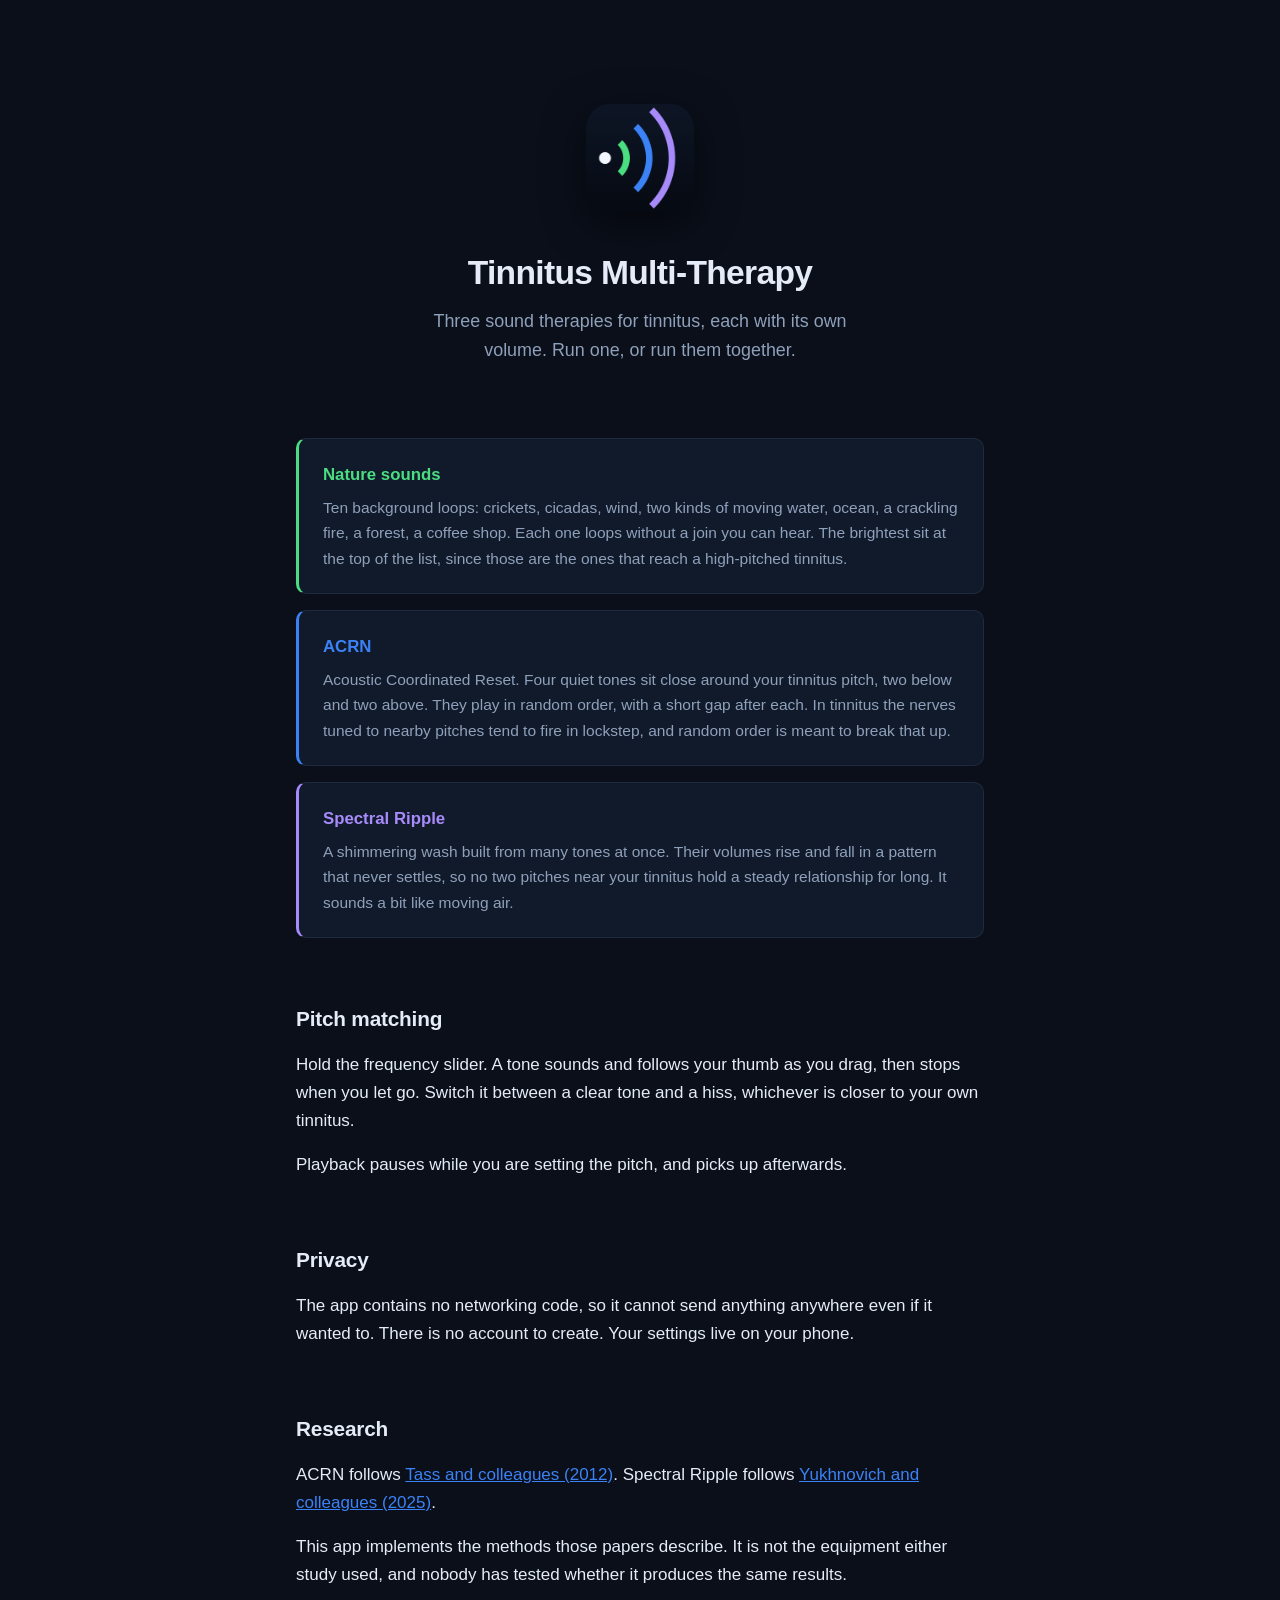
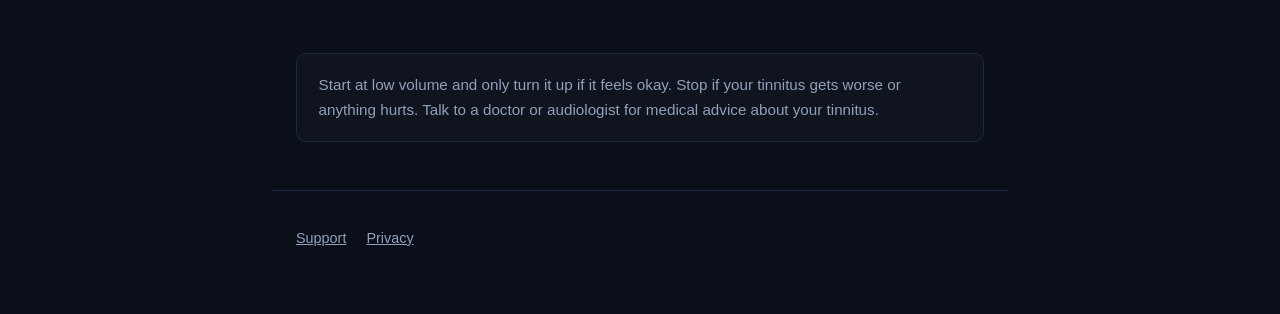
==== index.html @ f4030660 "Support and privacy pages for Tinnitus Multi-Therapy. The two URLs Apple requires for an App Store l" ====
<!doctype html>
<html lang="en"><head>
<meta charset="utf-8">
<meta name="viewport" content="width=device-width,initial-scale=1">
<title>Tinnitus Multi-Therapy</title>
<meta name="description" content="Three tinnitus sound therapies playing together, each with its own volume.">
<link rel="icon" href="icon.png">
<link rel="stylesheet" href="style.css">
</head><body>

<header class="wrap">
  <img src="icon.png" alt="">
  <h1>Tinnitus Multi-Therapy</h1>
  <p class="tagline">Three sound therapies for tinnitus, each with its own volume.
  Run one, or run them together.</p>
</header>

<main class="wrap">
  <section class="therapies">
    <div class="card c-green">
      <h3><span>Nature sounds</span></h3>
      <p>Ten background loops: crickets, cicadas, wind, two kinds of moving water,
      ocean, a crackling fire, a forest, a coffee shop. Each one loops without a join
      you can hear. The brightest sit at the top of the list, since those are the ones
      that reach a high-pitched tinnitus.</p>
    </div>
    <div class="card c-blue">
      <h3><span>ACRN</span></h3>
      <p>Acoustic Coordinated Reset. Four quiet tones sit close around your tinnitus
      pitch, two below and two above. They play in random order, with a short gap after
      each. In tinnitus the nerves tuned to nearby pitches tend to fire in lockstep, and
      random order is meant to break that up.</p>
    </div>
    <div class="card c-violet">
      <h3><span>Spectral Ripple</span></h3>
      <p>A shimmering wash built from many tones at once. Their volumes rise and fall
      in a pattern that never settles, so no two pitches near your tinnitus hold a steady
      relationship for long. It sounds a bit like moving air.</p>
    </div>
  </section>

  <section>
    <h2>Pitch matching</h2>
    <p>Hold the frequency slider. A tone sounds and follows your thumb as you drag,
    then stops when you let go. Switch it between a clear tone and a hiss, whichever is
    closer to your own tinnitus.</p>
    <p>Playback pauses while you are setting the pitch, and picks up afterwards.</p>
  </section>

  <section>
    <h2>Privacy</h2>
    <p>The app contains no networking code, so it cannot send anything anywhere even
    if it wanted to. There is no account to create. Your settings live on your phone.</p>
  </section>

  <section>
    <h2>Research</h2>
    <p>ACRN follows
    <a href="https://doi.org/10.3233/RNN-2012-110218">Tass and colleagues (2012)</a>.
    Spectral Ripple follows
    <a href="https://doi.org/10.1016/j.heares.2025.109335">Yukhnovich and colleagues (2025)</a>.</p>
    <p>This app implements the methods those papers describe. It is not the equipment
    either study used, and nobody has tested whether it produces the same results.</p>
  </section>

  <section>
    <div class="note">
      <p style="margin:0">Start at low volume and only turn it up if it feels okay. Stop if your tinnitus gets worse or anything hurts. Talk to a doctor or audiologist for medical advice about your tinnitus.</p>
    </div>
  </section>
</main>

<footer class="wrap">
  <a href="support.html">Support</a>
  <a href="privacy.html">Privacy</a>
</footer>
</body></html>
---- style.css ----
:root {
  --bg: #0a0f1a;
  --panel: #111a2b;
  --line: #1e2a3f;
  --text: #e6ecf7;
  --muted: #8fa0ba;
  --green: #4ade80;
  --blue: #3b82f6;
  --violet: #a78bfa;
}
* { box-sizing: border-box; }
html { -webkit-text-size-adjust: 100%; }
body {
  margin: 0;
  background: var(--bg);
  color: var(--text);
  font: 17px/1.65 -apple-system, BlinkMacSystemFont, "Segoe UI", Roboto, sans-serif;
  -webkit-font-smoothing: antialiased;
}
.wrap { max-width: 46rem; margin: 0 auto; padding: 0 1.5rem; }
a { color: var(--blue); }
a:hover { color: #7ba9fb; }

/* header */
header.wrap { padding: 6.5rem 1.5rem 4.5rem; text-align: center; }
header img {
  width: 108px; height: 108px; border-radius: 24px;
  box-shadow: 0 12px 40px rgba(0,0,0,.55);
}
h1 { font-size: 2.1rem; letter-spacing: -.02em; margin: 1.5rem 0 .4rem; }
.tagline { color: var(--muted); font-size: 1.12rem; margin: 0 auto; max-width: 30rem; }

/* therapies */
.therapies { display: grid; gap: 1rem; padding-bottom: 4rem; }
.card {
  background: var(--panel);
  border: 1px solid var(--line);
  border-left: 3px solid var(--accent, var(--blue));
  border-radius: 10px;
  padding: 1.35rem 1.5rem;
}
.card h3 { margin: 0 0 .4rem; font-size: 1.05rem; }
.card h3 span { color: var(--accent); }
.card p { margin: 0; color: var(--muted); font-size: .97rem; }
.c-green  { --accent: var(--green); }
.c-blue   { --accent: var(--blue); }
.c-violet { --accent: var(--violet); }

/* prose */
section { padding: 0 0 3rem; }
h2 { font-size: 1.3rem; letter-spacing: -.01em; margin: 0 0 .9rem; }
h3 { font-size: 1.05rem; }
p { margin: 0 0 1rem; }
.note {
  border: 1px solid var(--line);
  border-radius: 10px;
  padding: 1.15rem 1.35rem;
  color: var(--muted);
  font-size: .95rem;
  background: rgba(255,255,255,.02);
}
dt { font-weight: 600; margin-top: 1.25rem; }
dd { margin: .3rem 0 0; color: var(--muted); }
.lede { color: var(--muted); margin-top: -.4rem; }

footer.wrap {
  border-top: 1px solid var(--line);
  padding: 2.25rem 1.5rem 4rem;
  color: var(--muted);
  font-size: .9rem;
  display: flex; flex-wrap: wrap; gap: 1.25rem;
}
footer a { color: var(--muted); }
footer a:hover { color: var(--text); }

@media (max-width: 30rem) {
  header.wrap { padding: 4rem 1.5rem 3rem; }
  h1 { font-size: 1.75rem; }
}
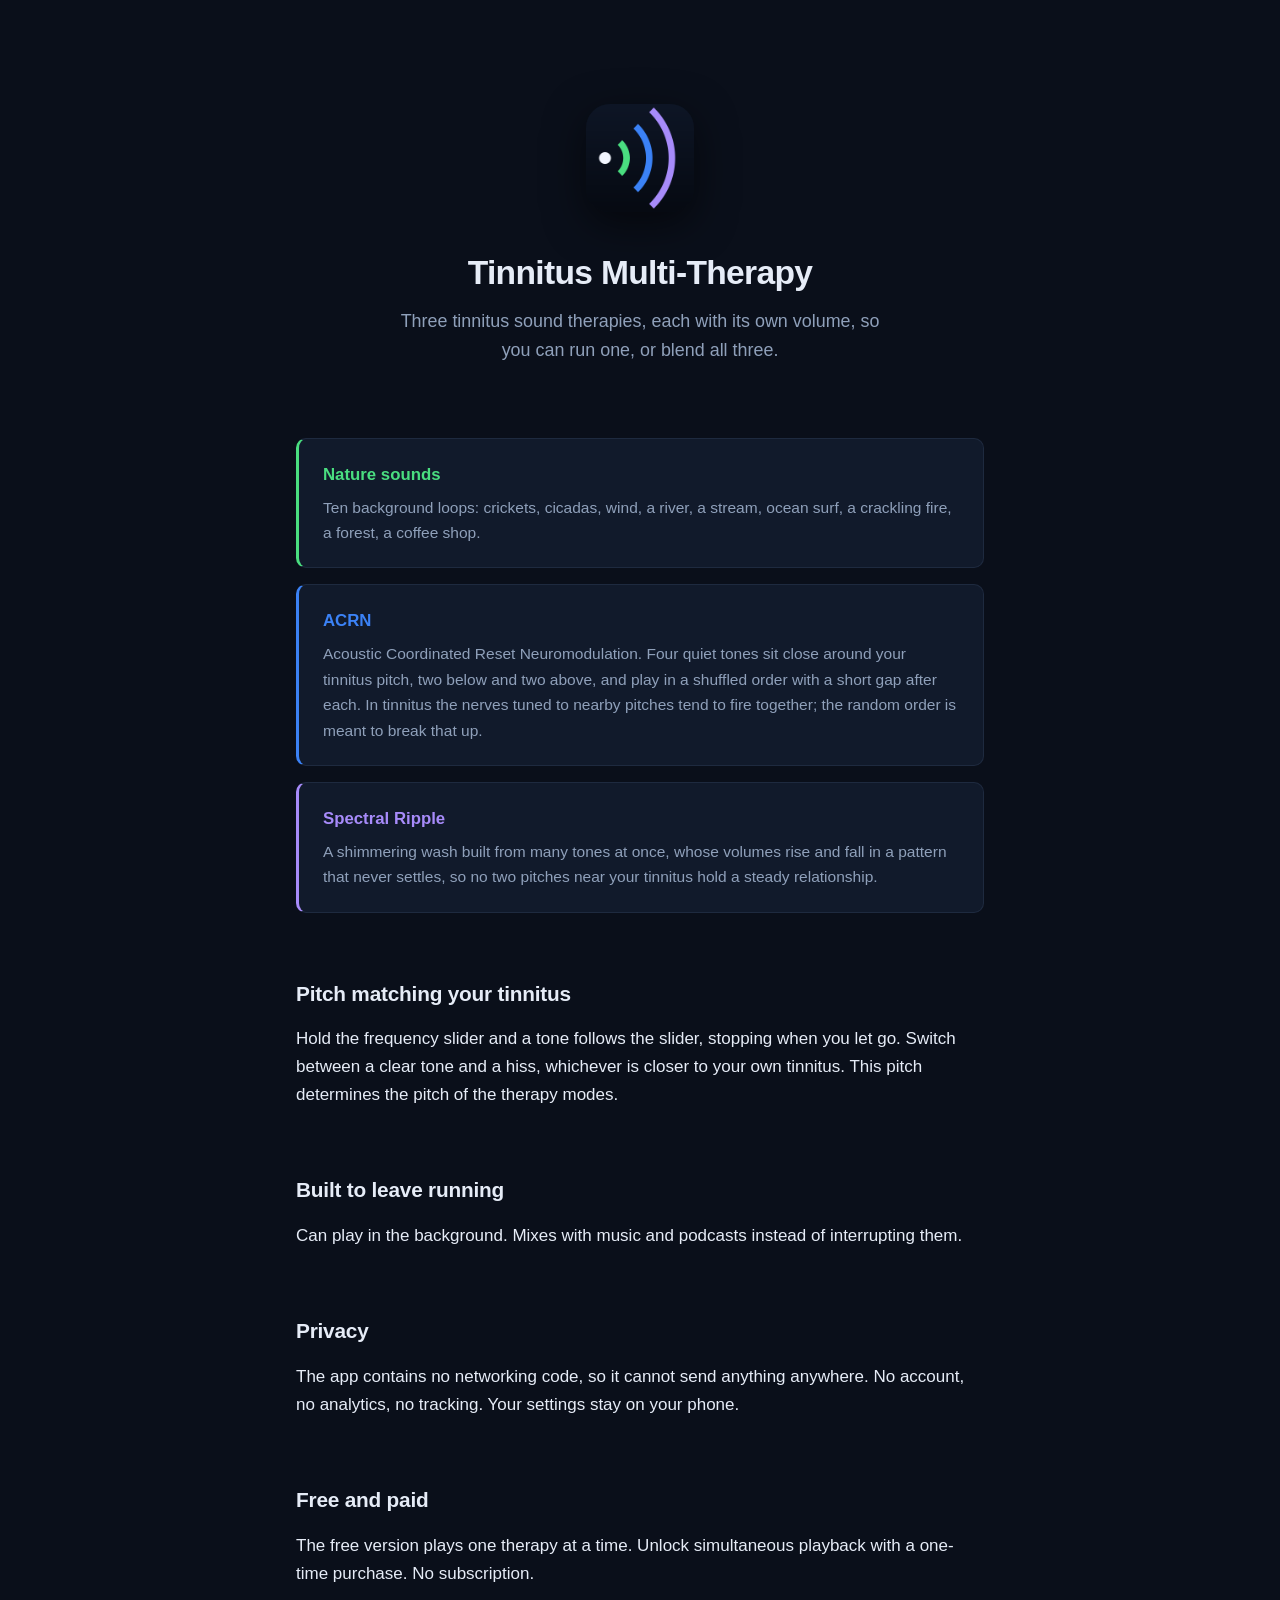
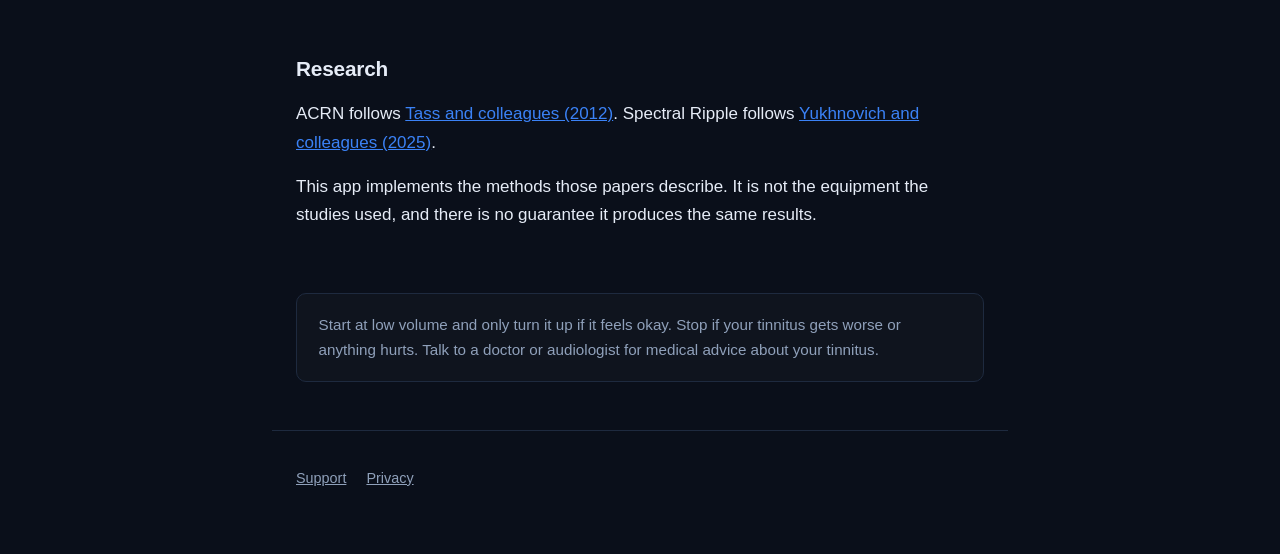
==== commit 09dcf7c1: "Match the site copy to the App Store listing. The store blurb was rewritten by hand and the site had" ====
--- a/index.html
+++ b/index.html
@@ -3,7 +3,7 @@
 <meta charset="utf-8">
 <meta name="viewport" content="width=device-width,initial-scale=1">
 <title>Tinnitus Multi-Therapy</title>
-<meta name="description" content="Three tinnitus sound therapies playing together, each with its own volume.">
+<meta name="description" content="Three tinnitus sound therapies, each with its own volume. Run one, or blend all three.">
 <link rel="icon" href="icon.png">
 <link rel="stylesheet" href="style.css">
 </head><body>
@@ -11,46 +11,55 @@
 <header class="wrap">
   <img src="icon.png" alt="">
   <h1>Tinnitus Multi-Therapy</h1>
-  <p class="tagline">Three sound therapies for tinnitus, each with its own volume.
-  Run one, or run them together.</p>
+  <p class="tagline">Three tinnitus sound therapies, each with its own volume,
+  so you can run one, or blend all three.</p>
 </header>
 
 <main class="wrap">
   <section class="therapies">
     <div class="card c-green">
       <h3><span>Nature sounds</span></h3>
-      <p>Ten background loops: crickets, cicadas, wind, two kinds of moving water,
-      ocean, a crackling fire, a forest, a coffee shop. Each one loops without a join
-      you can hear. The brightest sit at the top of the list, since those are the ones
-      that reach a high-pitched tinnitus.</p>
+      <p>Ten background loops: crickets, cicadas, wind, a river, a stream, ocean
+      surf, a crackling fire, a forest, a coffee shop.</p>
     </div>
     <div class="card c-blue">
       <h3><span>ACRN</span></h3>
-      <p>Acoustic Coordinated Reset. Four quiet tones sit close around your tinnitus
-      pitch, two below and two above. They play in random order, with a short gap after
-      each. In tinnitus the nerves tuned to nearby pitches tend to fire in lockstep, and
-      random order is meant to break that up.</p>
+      <p>Acoustic Coordinated Reset Neuromodulation. Four quiet tones sit close around
+      your tinnitus pitch, two below and two above, and play in a shuffled order with a
+      short gap after each. In tinnitus the nerves tuned to nearby pitches tend to fire
+      together; the random order is meant to break that up.</p>
     </div>
     <div class="card c-violet">
       <h3><span>Spectral Ripple</span></h3>
-      <p>A shimmering wash built from many tones at once. Their volumes rise and fall
+      <p>A shimmering wash built from many tones at once, whose volumes rise and fall
       in a pattern that never settles, so no two pitches near your tinnitus hold a steady
-      relationship for long. It sounds a bit like moving air.</p>
+      relationship.</p>
     </div>
   </section>
 
   <section>
-    <h2>Pitch matching</h2>
-    <p>Hold the frequency slider. A tone sounds and follows your thumb as you drag,
-    then stops when you let go. Switch it between a clear tone and a hiss, whichever is
-    closer to your own tinnitus.</p>
-    <p>Playback pauses while you are setting the pitch, and picks up afterwards.</p>
+    <h2>Pitch matching your tinnitus</h2>
+    <p>Hold the frequency slider and a tone follows the slider, stopping when you let
+    go. Switch between a clear tone and a hiss, whichever is closer to your own
+    tinnitus. This pitch determines the pitch of the therapy modes.</p>
+  </section>
+
+  <section>
+    <h2>Built to leave running</h2>
+    <p>Can play in the background. Mixes with music and podcasts instead of
+    interrupting them.</p>
   </section>
 
   <section>
     <h2>Privacy</h2>
-    <p>The app contains no networking code, so it cannot send anything anywhere even
-    if it wanted to. There is no account to create. Your settings live on your phone.</p>
+    <p>The app contains no networking code, so it cannot send anything anywhere. No
+    account, no analytics, no tracking. Your settings stay on your phone.</p>
+  </section>
+
+  <section>
+    <h2>Free and paid</h2>
+    <p>The free version plays one therapy at a time. Unlock simultaneous playback with
+    a one-time purchase. No subscription.</p>
   </section>
 
   <section>
@@ -60,7 +69,7 @@
     Spectral Ripple follows
     <a href="https://doi.org/10.1016/j.heares.2025.109335">Yukhnovich and colleagues (2025)</a>.</p>
     <p>This app implements the methods those papers describe. It is not the equipment
-    either study used, and nobody has tested whether it produces the same results.</p>
+    the studies used, and there is no guarantee it produces the same results.</p>
   </section>
 
   <section>
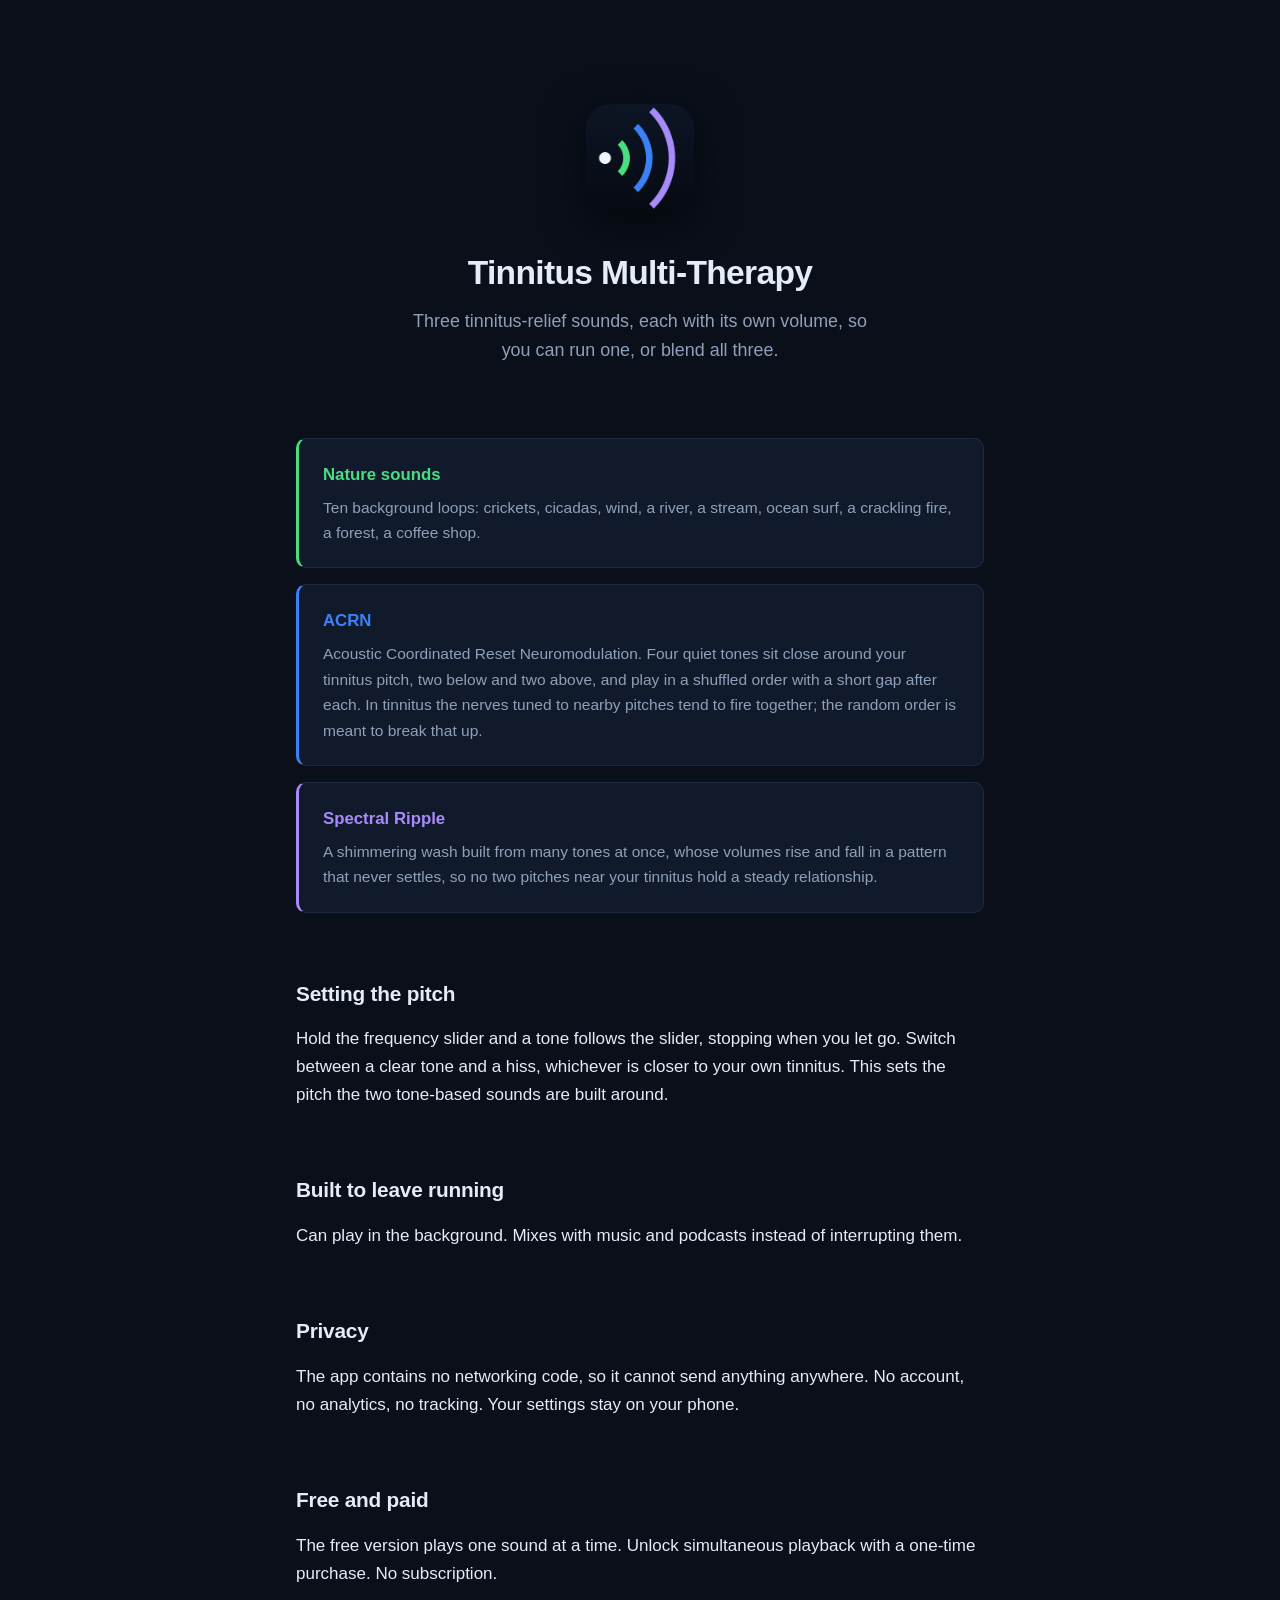
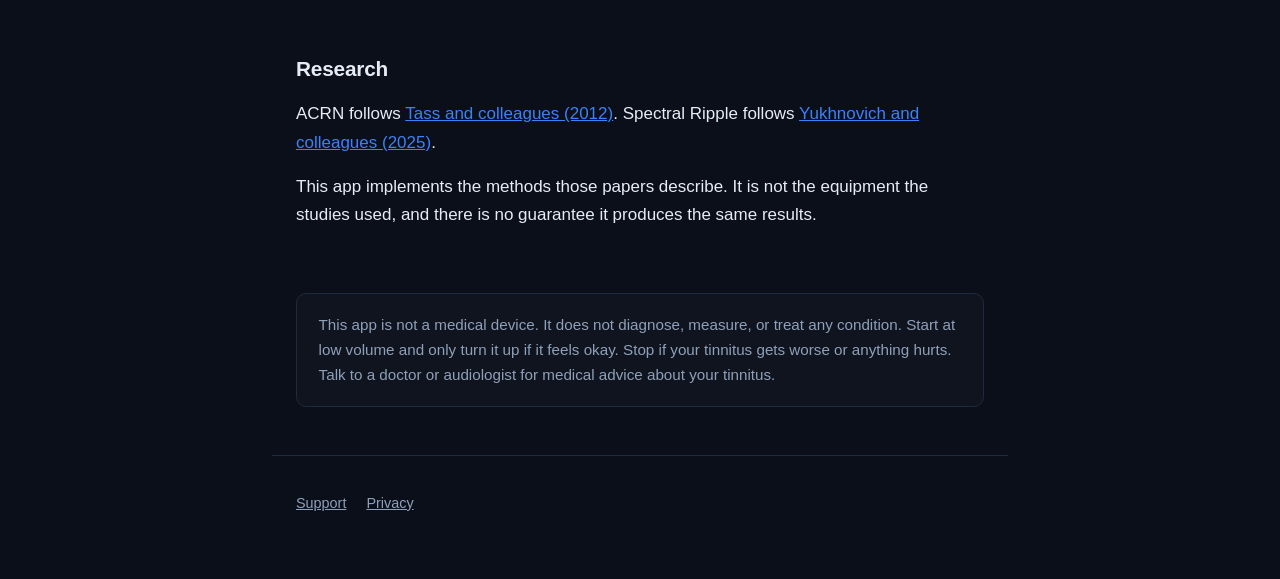
==== commit 59f63735: "Describe the app the way the App Store listing does. "Therapies" and "therapy modes" become sounds, " ====
--- a/index.html
+++ b/index.html
@@ -3,7 +3,7 @@
 <meta charset="utf-8">
 <meta name="viewport" content="width=device-width,initial-scale=1">
 <title>Tinnitus Multi-Therapy</title>
-<meta name="description" content="Three tinnitus sound therapies, each with its own volume. Run one, or blend all three.">
+<meta name="description" content="Three tinnitus-relief sounds, each with its own volume. Run one, or blend all three.">
 <link rel="icon" href="icon.png">
 <link rel="stylesheet" href="style.css">
 </head><body>
@@ -11,7 +11,7 @@
 <header class="wrap">
   <img src="icon.png" alt="">
   <h1>Tinnitus Multi-Therapy</h1>
-  <p class="tagline">Three tinnitus sound therapies, each with its own volume,
+  <p class="tagline">Three tinnitus-relief sounds, each with its own volume,
   so you can run one, or blend all three.</p>
 </header>
 
@@ -38,10 +38,10 @@
   </section>
 
   <section>
-    <h2>Pitch matching your tinnitus</h2>
+    <h2>Setting the pitch</h2>
     <p>Hold the frequency slider and a tone follows the slider, stopping when you let
     go. Switch between a clear tone and a hiss, whichever is closer to your own
-    tinnitus. This pitch determines the pitch of the therapy modes.</p>
+    tinnitus. This sets the pitch the two tone-based sounds are built around.</p>
   </section>
 
   <section>
@@ -58,7 +58,7 @@
 
   <section>
     <h2>Free and paid</h2>
-    <p>The free version plays one therapy at a time. Unlock simultaneous playback with
+    <p>The free version plays one sound at a time. Unlock simultaneous playback with
     a one-time purchase. No subscription.</p>
   </section>
 
@@ -74,7 +74,7 @@
 
   <section>
     <div class="note">
-      <p style="margin:0">Start at low volume and only turn it up if it feels okay. Stop if your tinnitus gets worse or anything hurts. Talk to a doctor or audiologist for medical advice about your tinnitus.</p>
+      <p style="margin:0">This app is not a medical device. It does not diagnose, measure, or treat any condition. Start at low volume and only turn it up if it feels okay. Stop if your tinnitus gets worse or anything hurts. Talk to a doctor or audiologist for medical advice about your tinnitus.</p>
     </div>
   </section>
 </main>
